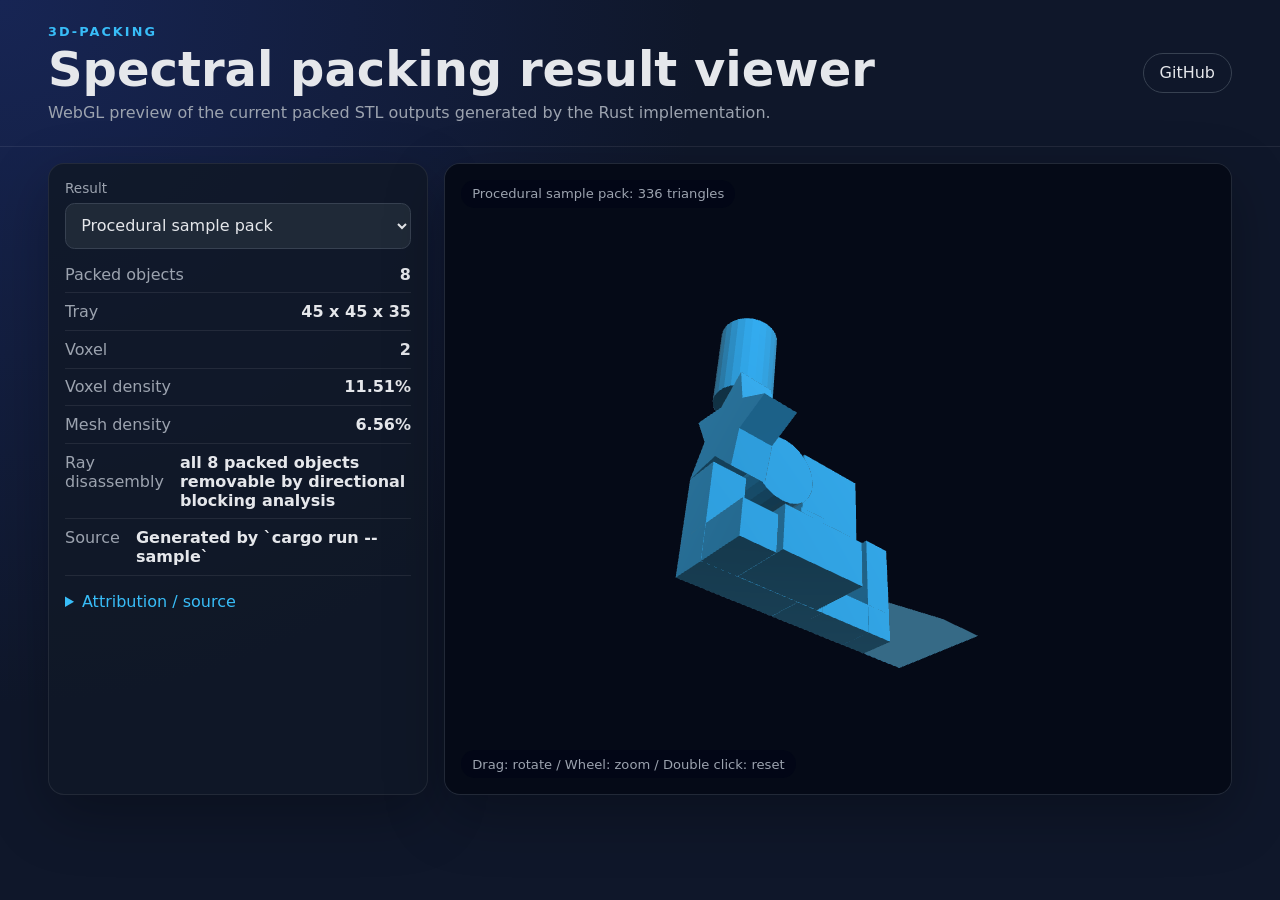
==== docs/index.html @ 9b6272d2 "Implement spectral packing and Pages viewer Co-authored-by: Copilot <223556219+Copilot@users.noreply" ====
<!doctype html>
<html lang="en">
  <head>
    <meta charset="utf-8">
    <meta name="viewport" content="width=device-width, initial-scale=1">
    <title>Spectral 3D Packing Results</title>
    <link rel="stylesheet" href="styles.css">
  </head>
  <body>
    <header>
      <div>
        <p class="eyebrow">3d-packing</p>
        <h1>Spectral packing result viewer</h1>
        <p>
          WebGL preview of the current packed STL outputs generated by the Rust
          implementation.
        </p>
      </div>
      <a class="repo-link" href="https://github.com/tanashou1/3d-packing">GitHub</a>
    </header>

    <main>
      <section class="panel controls">
        <label for="result-select">Result</label>
        <select id="result-select"></select>
        <div id="stats" class="stats"></div>
        <details>
          <summary>Attribution / source</summary>
          <pre id="attribution">Select a result to load attribution.</pre>
        </details>
      </section>

      <section class="viewer-wrap">
        <canvas id="viewer"></canvas>
        <div id="status" class="status">Loading...</div>
        <div class="help">Drag: rotate / Wheel: zoom / Double click: reset</div>
      </section>
    </main>

    <script src="app.js"></script>
  </body>
</html>
---- docs/styles.css ----
:root {
  color-scheme: dark;
  --bg: #0f172a;
  --panel: #111827;
  --panel-2: #1f2937;
  --text: #e5e7eb;
  --muted: #9ca3af;
  --accent: #38bdf8;
  --line: #374151;
}

* {
  box-sizing: border-box;
}

body {
  margin: 0;
  min-height: 100vh;
  background: radial-gradient(circle at top left, #172554, var(--bg) 45%);
  color: var(--text);
  font-family: Inter, ui-sans-serif, system-ui, -apple-system, BlinkMacSystemFont, "Segoe UI", sans-serif;
}

header {
  display: flex;
  align-items: center;
  justify-content: space-between;
  gap: 1rem;
  padding: 1.5rem clamp(1rem, 4vw, 3rem);
  border-bottom: 1px solid rgba(255, 255, 255, 0.08);
}

h1 {
  margin: 0.1rem 0 0.4rem;
  font-size: clamp(1.6rem, 4vw, 3rem);
}

p {
  margin: 0;
  color: var(--muted);
}

.eyebrow {
  color: var(--accent);
  font-size: 0.8rem;
  font-weight: 700;
  letter-spacing: 0.16em;
  text-transform: uppercase;
}

.repo-link {
  color: var(--text);
  text-decoration: none;
  border: 1px solid var(--line);
  border-radius: 999px;
  padding: 0.6rem 1rem;
}

main {
  display: grid;
  grid-template-columns: minmax(280px, 380px) minmax(0, 1fr);
  gap: 1rem;
  padding: 1rem clamp(1rem, 4vw, 3rem) 2rem;
}

.panel,
.viewer-wrap {
  background: rgba(17, 24, 39, 0.88);
  border: 1px solid rgba(255, 255, 255, 0.08);
  border-radius: 1rem;
  box-shadow: 0 20px 60px rgba(0, 0, 0, 0.28);
}

.controls {
  padding: 1rem;
}

label {
  display: block;
  margin-bottom: 0.45rem;
  color: var(--muted);
  font-size: 0.85rem;
}

select {
  width: 100%;
  border: 1px solid var(--line);
  border-radius: 0.6rem;
  background: var(--panel-2);
  color: var(--text);
  padding: 0.7rem;
  font: inherit;
}

.stats {
  display: grid;
  gap: 0.55rem;
  margin: 1rem 0;
}

.stat {
  display: flex;
  justify-content: space-between;
  gap: 1rem;
  padding-bottom: 0.55rem;
  border-bottom: 1px solid rgba(255, 255, 255, 0.08);
}

.stat span:first-child {
  color: var(--muted);
}

details {
  margin-top: 1rem;
}

summary {
  cursor: pointer;
  color: var(--accent);
}

pre {
  overflow: auto;
  max-height: 40vh;
  margin: 0.75rem 0 0;
  padding: 0.75rem;
  border-radius: 0.6rem;
  background: #020617;
  color: #cbd5e1;
  font-size: 0.78rem;
  white-space: pre-wrap;
}

.viewer-wrap {
  position: relative;
  min-height: 70vh;
  overflow: hidden;
}

canvas {
  display: block;
  width: 100%;
  height: 100%;
  min-height: 70vh;
}

.status,
.help {
  position: absolute;
  left: 1rem;
  padding: 0.4rem 0.7rem;
  border-radius: 999px;
  background: rgba(2, 6, 23, 0.72);
  color: var(--muted);
  font-size: 0.82rem;
  pointer-events: none;
}

.status {
  top: 1rem;
}

.help {
  bottom: 1rem;
}

@media (max-width: 860px) {
  header {
    align-items: flex-start;
    flex-direction: column;
  }

  main {
    grid-template-columns: 1fr;
  }
}
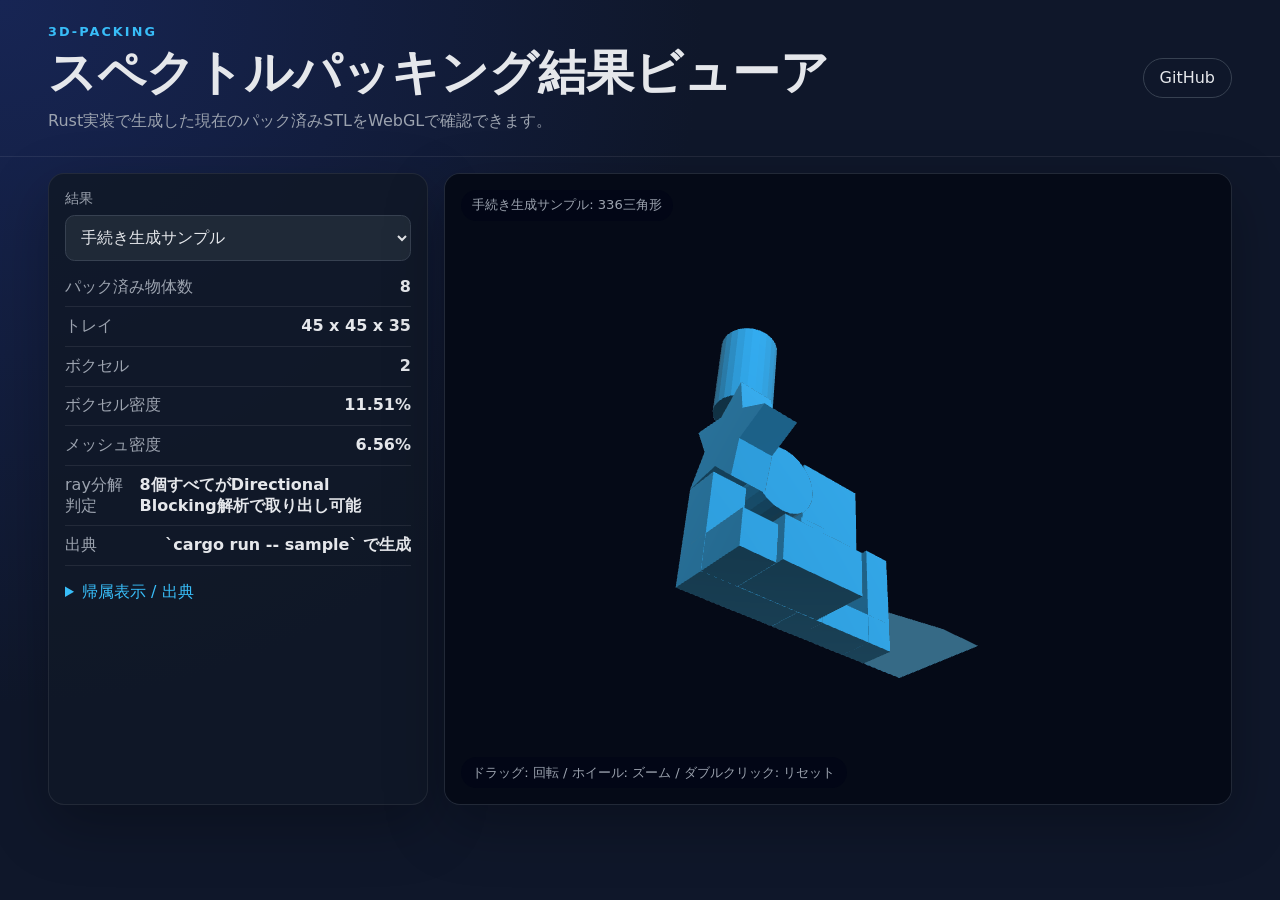
==== commit 67947b9e: "Localize docs and UI to Japanese Co-authored-by: Copilot <223556219+Copilot@users.noreply.github.com" ====
--- a/docs/index.html
+++ b/docs/index.html
@@ -1,19 +1,18 @@
 <!doctype html>
-<html lang="en">
+<html lang="ja">
   <head>
     <meta charset="utf-8">
     <meta name="viewport" content="width=device-width, initial-scale=1">
-    <title>Spectral 3D Packing Results</title>
+    <title>スペクトル3Dパッキング結果ビューア</title>
     <link rel="stylesheet" href="styles.css">
   </head>
   <body>
     <header>
       <div>
         <p class="eyebrow">3d-packing</p>
-        <h1>Spectral packing result viewer</h1>
+        <h1>スペクトルパッキング結果ビューア</h1>
         <p>
-          WebGL preview of the current packed STL outputs generated by the Rust
-          implementation.
+          Rust実装で生成した現在のパック済みSTLをWebGLで確認できます。
         </p>
       </div>
       <a class="repo-link" href="https://github.com/tanashou1/3d-packing">GitHub</a>
@@ -21,19 +20,19 @@
 
     <main>
       <section class="panel controls">
-        <label for="result-select">Result</label>
+        <label for="result-select">結果</label>
         <select id="result-select"></select>
         <div id="stats" class="stats"></div>
         <details>
-          <summary>Attribution / source</summary>
-          <pre id="attribution">Select a result to load attribution.</pre>
+          <summary>帰属表示 / 出典</summary>
+          <pre id="attribution">結果を選択すると帰属表示を読み込みます。</pre>
         </details>
       </section>
 
       <section class="viewer-wrap">
         <canvas id="viewer"></canvas>
-        <div id="status" class="status">Loading...</div>
-        <div class="help">Drag: rotate / Wheel: zoom / Double click: reset</div>
+        <div id="status" class="status">読み込み中...</div>
+        <div class="help">ドラッグ: 回転 / ホイール: ズーム / ダブルクリック: リセット</div>
       </section>
     </main>
 
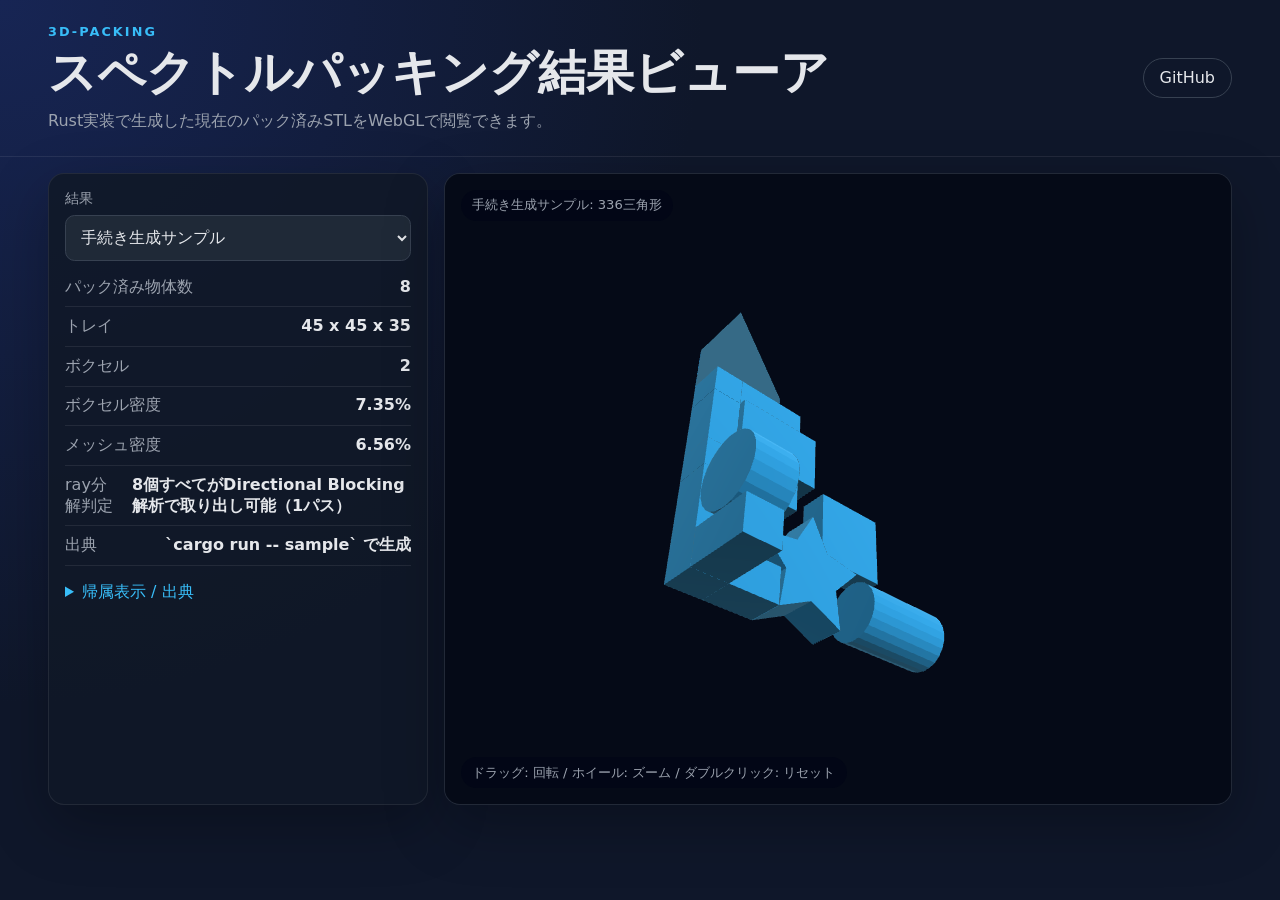
==== commit dd00e65c: "Implement conservative voxelization Co-authored-by: Copilot <223556219+Copilot@users.noreply.github." ====
--- a/docs/index.html
+++ b/docs/index.html
@@ -12,7 +12,7 @@
         <p class="eyebrow">3d-packing</p>
         <h1>スペクトルパッキング結果ビューア</h1>
         <p>
-          Rust実装で生成した現在のパック済みSTLをWebGLで確認できます。
+          Rust実装で生成した現在のパック済みSTLをWebGLで閲覧できます。
         </p>
       </div>
       <a class="repo-link" href="https://github.com/tanashou1/3d-packing">GitHub</a>
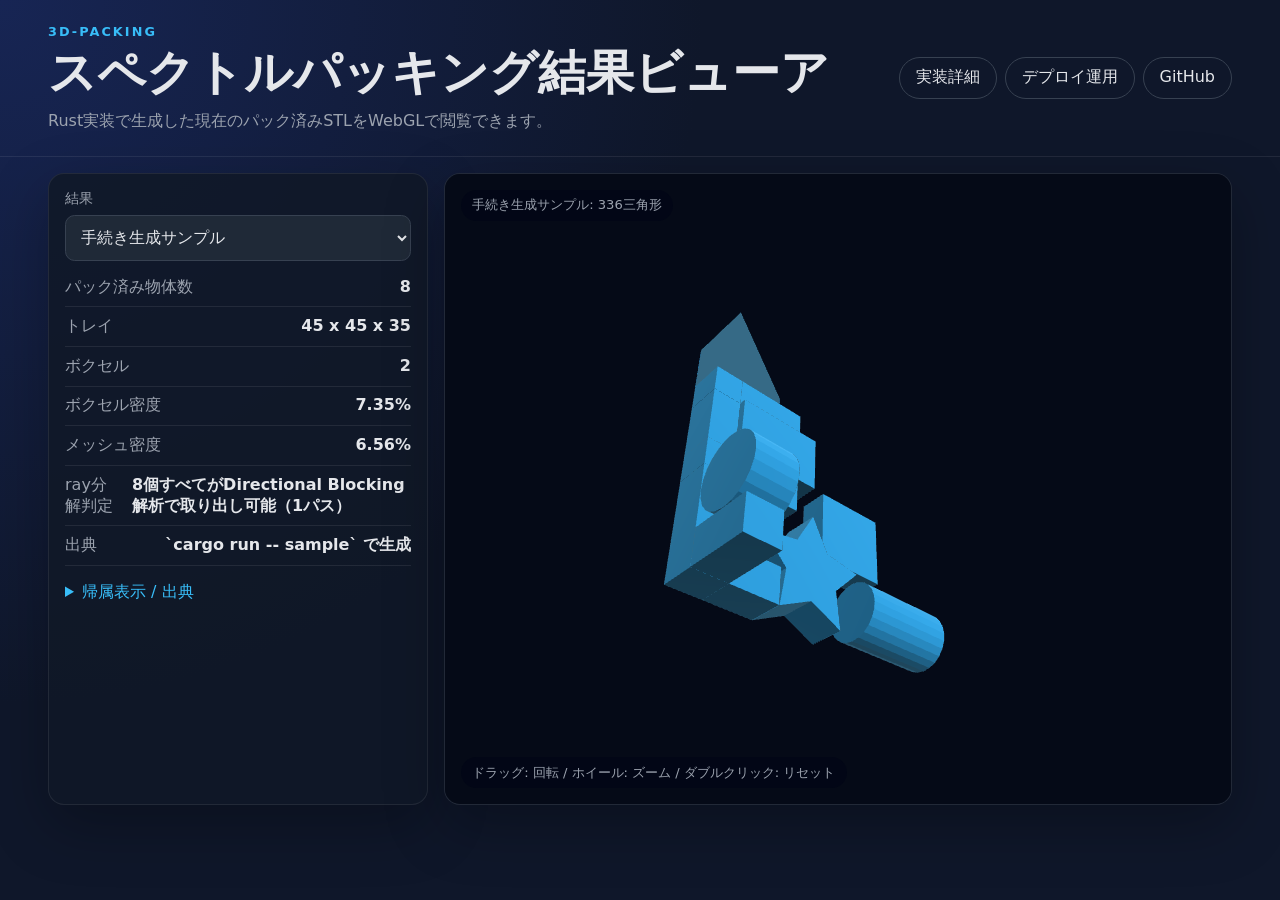
==== commit ebd50fed: "Deploy Pages with GitHub Actions Co-authored-by: Copilot <223556219+Copilot@users.noreply.github.com" ====
--- a/docs/index.html
+++ b/docs/index.html
@@ -15,7 +15,11 @@
           Rust実装で生成した現在のパック済みSTLをWebGLで閲覧できます。
         </p>
       </div>
-      <a class="repo-link" href="https://github.com/tanashou1/3d-packing">GitHub</a>
+      <nav class="header-links" aria-label="関連リンク">
+        <a class="pill-link" href="implementation-details.md">実装詳細</a>
+        <a class="pill-link" href="deployment.md">デプロイ運用</a>
+        <a class="pill-link" href="https://github.com/tanashou1/3d-packing">GitHub</a>
+      </nav>
     </header>
 
     <main>
--- a/docs/styles.css
+++ b/docs/styles.css
@@ -48,7 +48,14 @@
   text-transform: uppercase;
 }
 
-.repo-link {
+.header-links {
+  display: flex;
+  flex-wrap: wrap;
+  justify-content: flex-end;
+  gap: 0.5rem;
+}
+
+.pill-link {
   color: var(--text);
   text-decoration: none;
   border: 1px solid var(--line);
@@ -170,6 +177,10 @@
     flex-direction: column;
   }
 
+  .header-links {
+    justify-content: flex-start;
+  }
+
   main {
     grid-template-columns: 1fr;
   }
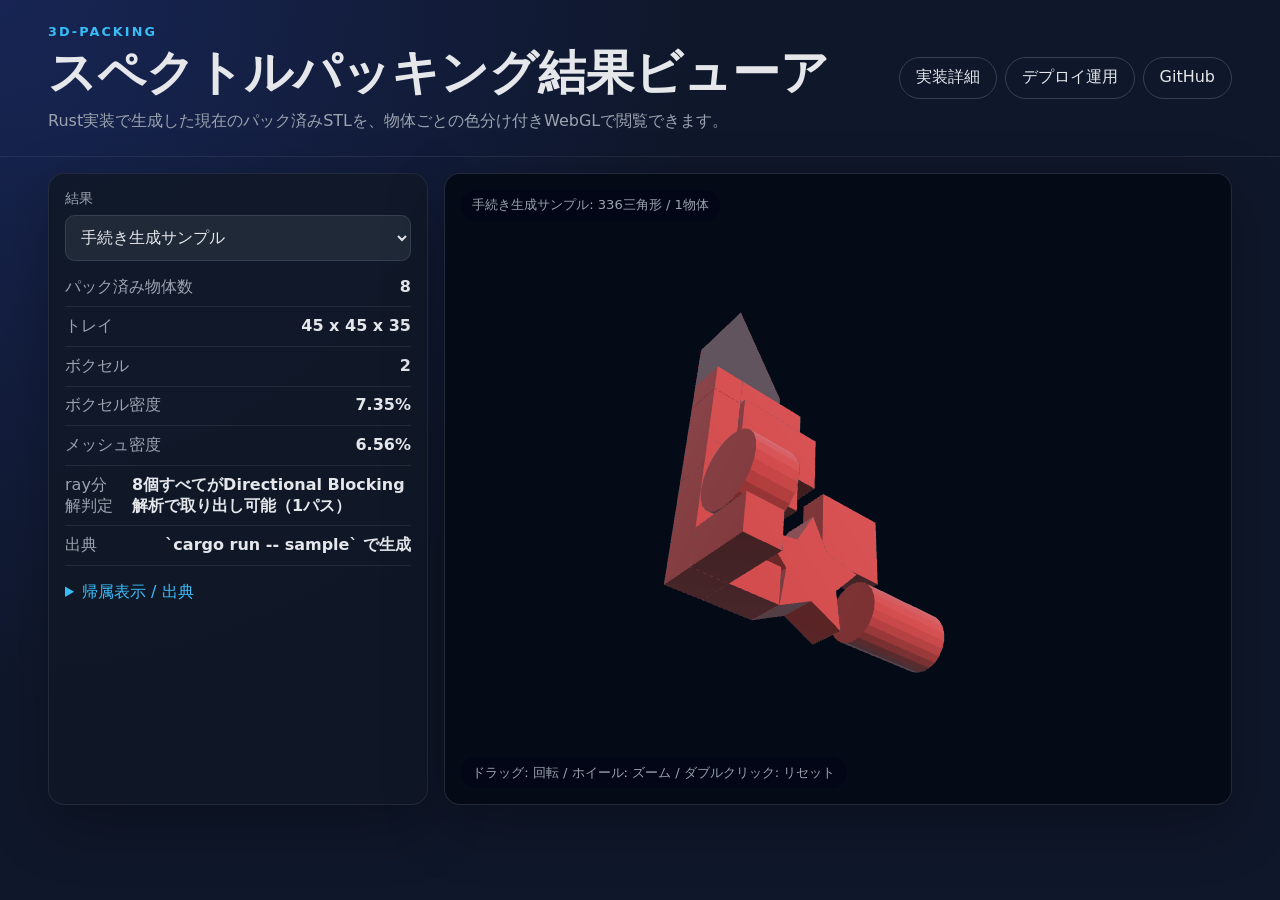
==== commit a5e35394: "Publish high-resolution 10x results Co-authored-by: Copilot <223556219+Copilot@users.noreply.github." ====
--- a/docs/index.html
+++ b/docs/index.html
@@ -12,7 +12,7 @@
         <p class="eyebrow">3d-packing</p>
         <h1>スペクトルパッキング結果ビューア</h1>
         <p>
-          Rust実装で生成した現在のパック済みSTLをWebGLで閲覧できます。
+          Rust実装で生成した現在のパック済みSTLを、物体ごとの色分け付きWebGLで閲覧できます。
         </p>
       </div>
       <nav class="header-links" aria-label="関連リンク">
